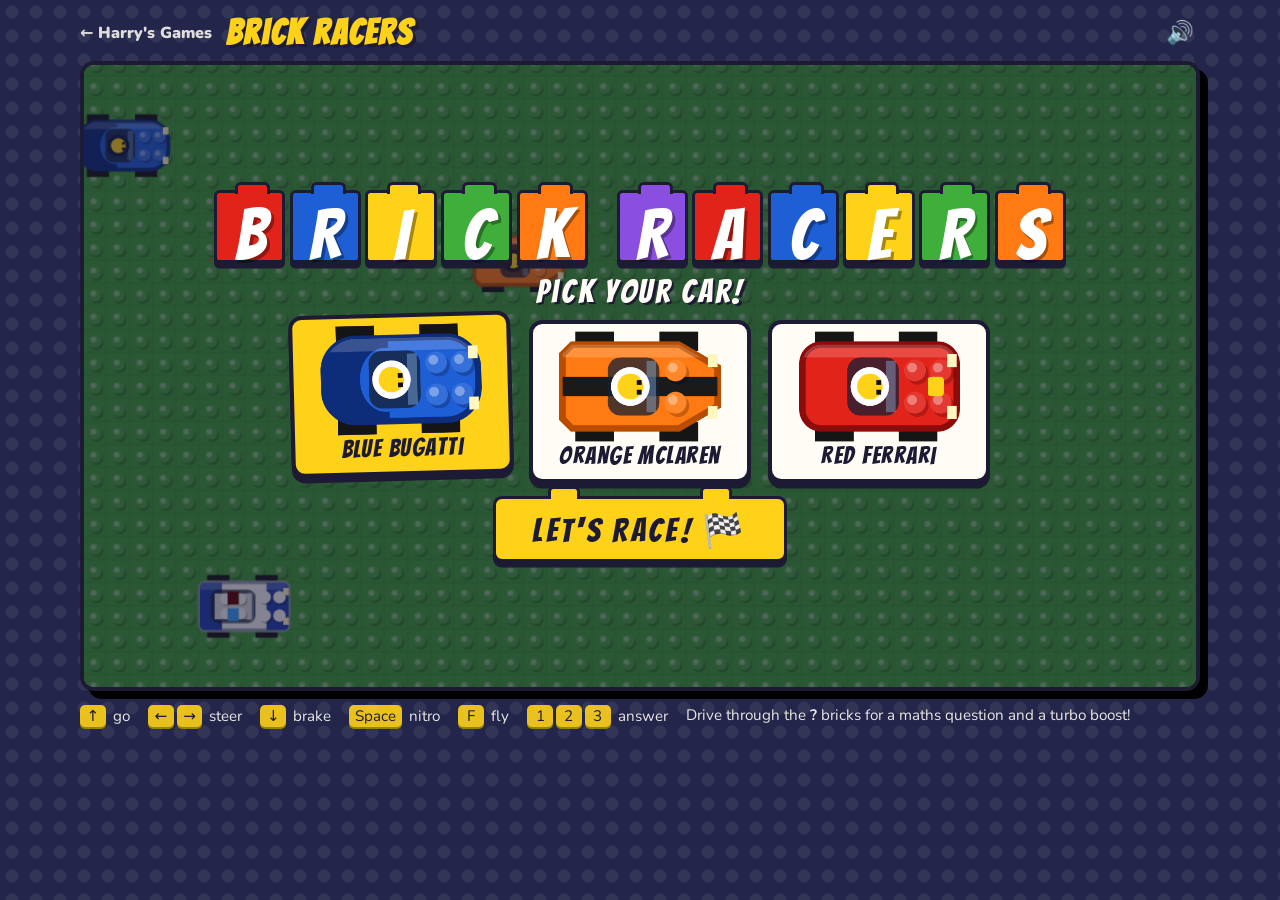
==== brick_racers/index.html @ 6e4dca42 "Brick Racers v1: brick-world car racing with times tables, pit stop maths and car upgrades Co-Author" ====
<!doctype html>
<html lang="en">
<head>
<meta charset="utf-8">
<meta name="viewport" content="width=device-width,initial-scale=1,viewport-fit=cover">
<title>Brick Racers</title>
<link rel="preconnect" href="https://fonts.googleapis.com">
<link rel="stylesheet" href="https://fonts.googleapis.com/css2?family=Bangers&family=Nunito:wght@700;900&display=swap">
<link rel="stylesheet" href="style.css?v=1">
<meta name="description" content="Race brick-built cars, win bricks in the times-table pit stop, and bolt on upgrades until your car can fly! A game by Harry.">
<meta name="theme-color" content="#1d1a33">
</head>
<body>
<div id="app">
  <header>
    <a href="../index.html" class="back">← Harry's Games</a>
    <h1>Brick Racers</h1>
    <button id="mute" title="Sound on/off (M)">🔊</button>
  </header>

  <div id="stage">
    <canvas id="cv"></canvas>

    <!-- maths question during the race (slow motion while it's up) -->
    <div id="qPanel" hidden>
      <div class="qq"></div>
      <div class="qopts"><button data-i="0"></button><button data-i="1"></button><button data-i="2"></button></div>
      <div class="qbar"><i></i></div>
    </div>

    <div id="titleUI" class="ui">
      <div class="titleBox">
        <div class="logo" aria-label="Brick Racers"></div>
        <p class="pickMsg">Pick your car!</p>
        <div id="carPick"></div>
        <button id="goBtn" class="big">LET'S RACE! 🏁</button>
      </div>
    </div>

    <div id="resultUI" class="ui" hidden>
      <div class="card">
        <h2 id="resTitle"></h2>
        <ol id="resList"></ol>
        <div id="resBricks"></div>
        <button id="pitBtn" class="big">PIT STOP MATHS! 🔧</button>
      </div>
    </div>

    <div id="pitUI" class="ui" hidden>
      <div class="card pit">
        <div class="pitTop"><span>🔧 PIT STOP</span><span id="pitNum"></span><span id="pitStreak"></span></div>
        <div id="pitBody">
          <div class="pq"></div>
          <div class="popts"><button data-i="0"></button><button data-i="1"></button><button data-i="2"></button></div>
          <div class="pbar"><i></i></div>
          <div class="pfb"></div>
        </div>
        <div id="pitDone" hidden>
          <div class="pdTitle"></div>
          <button id="garBtn" class="big">TO THE GARAGE! 🛠️</button>
        </div>
      </div>
    </div>

    <div id="garageUI" class="ui" hidden>
      <div class="gTop">
        <div class="gBricks">🧱 <b id="gBricks">0</b></div>
        <div id="gCars"></div>
        <div class="gNext"><small>Next race</small><b id="gTrack"></b></div>
        <button id="raceBtn" class="big">RACE! 🏁</button>
      </div>
      <div class="gMain">
        <div class="gLeft">
          <canvas id="gCar" width="520" height="220"></canvas>
          <div id="shop"></div>
        </div>
        <div class="gRight">
          <h3>Times Table Grid</h3>
          <div id="grid"></div>
          <p class="gKey"><span class="k b1"></span>getting it <span class="k gold">⭐</span>learned! Fill a row = <b>+100 🧱</b></p>
        </div>
      </div>
    </div>

    <div id="toasts"></div>

    <div id="mbar">
      <a href="../index.html">← Games</a>
      <button id="fsBtn">Full screen</button>
    </div>

    <div id="touch" aria-hidden="true">
      <div id="joyZone"><div id="joyBase"><div id="joyKnob"></div></div></div>
      <div class="btns">
        <button data-k="fly" class="fly">✈️<small>FLY</small></button>
        <button data-k="nitro" class="nitro">💨<small>NITRO</small></button>
      </div>
    </div>
  </div>

  <div id="rotate">
    <div class="phone">📱</div>
    <p>Turn your phone sideways to play!</p>
    <button id="rotateFs" class="big">Full screen</button>
    <button id="anyway" class="anyway">Play this way anyway</button>
  </div>

  <div id="help">
    <span><kbd>↑</kbd> go</span>
    <span><kbd>←</kbd><kbd>→</kbd> steer</span>
    <span><kbd>↓</kbd> brake</span>
    <span><kbd>Space</kbd> nitro</span>
    <span><kbd>F</kbd> fly</span>
    <span><kbd>1</kbd><kbd>2</kbd><kbd>3</kbd> answer</span>
    <span>Drive through the <b>?</b> bricks for a maths question and a turbo boost!</span>
  </div>
</div>
<script src="game.js?v=1"></script>
</body>
</html>
---- brick_racers/style.css ----
:root {
  --ink: #1d1a33; --yellow: #ffd21a; --red: #e2231a; --blue: #1f5fd6; --green: #3fae3a; --orange: #ff7a12;
  --paper: #fffdf5; --night: #23264a;
}
* { box-sizing: border-box; }
body {
  margin: 0; padding: 14px; min-height: 100vh; color: var(--paper); font-family: Nunito, system-ui, sans-serif;
  background: var(--night) radial-gradient(circle at 12px 12px, rgba(255,255,255,.07) 6px, transparent 7px) 0 0 / 24px 24px;
}
#app { max-width: 1120px; margin: 0 auto; }
header { display: flex; align-items: center; gap: 14px; margin-bottom: 10px; }
header h1 { font-family: Bangers, Impact, sans-serif; letter-spacing: 2px; font-size: 2.2rem; margin: 0; flex: 1; color: var(--yellow); text-shadow: 3px 3px 0 var(--ink); }
.back { color: var(--paper); text-decoration: none; font-weight: 900; opacity: .85; }
#mute { font-size: 1.4rem; background: none; border: 0; cursor: pointer; }
button { font-family: inherit; cursor: pointer; }

#stage {
  position: relative; width: 100%; aspect-ratio: 16 / 9; container-type: inline-size; overflow: hidden;
  border-radius: 14px; border: 4px solid var(--ink); box-shadow: 8px 8px 0 #000; background: #3e9a36;
  touch-action: none; user-select: none; -webkit-user-select: none; -webkit-touch-callout: none;
}
#cv { position: absolute; inset: 0; width: 100%; height: 100%; display: block; }
.ui { position: absolute; inset: 0; display: flex; align-items: center; justify-content: center; }
.ui[hidden], [hidden] { display: none !important; }

/* chunky brick buttons with two studs on top */
button.big {
  position: relative; font-family: Bangers, Impact, sans-serif; letter-spacing: .1em; font-size: 3cqw; line-height: 1;
  padding: .45em 1.1em .35em; color: var(--ink); background: var(--yellow); border: .35cqw solid var(--ink);
  border-radius: .8cqw; box-shadow: 0 .5cqw 0 var(--ink); margin-top: 1.2cqw;
}
button.big::before, button.big::after {
  content: ''; position: absolute; top: -1.15cqw; width: 2.4cqw; height: .9cqw; background: inherit;
  border: .35cqw solid var(--ink); border-bottom: 0; border-radius: .5cqw .5cqw 0 0;
}
button.big::before { left: 18%; } button.big::after { right: 18%; }
button.big:hover { filter: brightness(1.08); }
button.big:active { transform: translateY(.3cqw); box-shadow: 0 .2cqw 0 var(--ink); }
button.big:disabled { filter: grayscale(.8) brightness(.8); cursor: default; }

.card {
  background: var(--paper); color: var(--ink); border: .45cqw solid var(--ink); border-radius: 1.6cqw;
  box-shadow: .8cqw .8cqw 0 rgba(0,0,0,.5); padding: 2cqw 3cqw; text-align: center; max-height: 94%; overflow: auto;
}
.card h2 { font-family: Bangers, Impact, sans-serif; letter-spacing: .08em; font-size: 5cqw; margin: 0 0 1cqw; line-height: 1; }

/* ---------- title ---------- */
#titleUI { background: rgba(20,22,50,.35); }
.titleBox { text-align: center; }
.logo { display: flex; gap: .6cqw; justify-content: center; flex-wrap: wrap; margin-bottom: 1cqw; }
.logo .w { display: flex; gap: .4cqw; margin: 0 1cqw; }
.logo .l {
  position: relative; font-family: Bangers, Impact, sans-serif; font-size: 6.4cqw; width: 6.4cqw; height: 6.6cqw;
  display: grid; place-items: center; color: #fff; text-shadow: .25cqw .25cqw 0 rgba(0,0,0,.35);
  border: .3cqw solid var(--ink); border-radius: .5cqw; box-shadow: 0 .5cqw 0 var(--ink); padding-top: .4cqw;
}
.logo .l::before {
  content: ''; position: absolute; top: -1cqw; left: 50%; width: 2.6cqw; height: .8cqw; margin-left: -1.3cqw;
  background: inherit; border: .3cqw solid var(--ink); border-bottom: 0; border-radius: .5cqw .5cqw 0 0;
}
.pickMsg { font-family: Bangers, Impact, sans-serif; font-size: 3cqw; letter-spacing: .08em; margin: 1cqw 0; text-shadow: .2cqw .2cqw 0 var(--ink); }
#carPick { display: flex; gap: 1.5cqw; justify-content: center; }
.carBtn {
  background: var(--paper); color: var(--ink); border: .4cqw solid var(--ink); border-radius: 1.2cqw; padding: .6cqw .6cqw 1cqw;
  box-shadow: 0 .5cqw 0 var(--ink); font-family: Bangers, Impact, sans-serif; font-size: 2.2cqw; letter-spacing: .06em;
  width: 20cqw; transition: transform .15s;
}
.carBtn canvas { width: 100%; display: block; }
.carBtn.on { background: var(--yellow); transform: translateY(-.6cqw) rotate(-1.5deg); }

/* ---------- results ---------- */
#resultUI, #pitUI { background: rgba(20,22,50,.45); }
#resList { text-align: left; margin: 0 auto 1cqw; padding-left: 4cqw; font-size: 1.9cqw; font-weight: 900; columns: 2; column-gap: 4cqw; }
#resList li { margin: .2cqw 0; }
#resList li.me { color: #c8102e; }
#resList i { display: inline-block; width: 1.6cqw; height: 1.1cqw; border-radius: .3cqw; border: .2cqw solid var(--ink); vertical-align: middle; margin-right: .5cqw; }
#resBricks { font-size: 2cqw; font-weight: 900; line-height: 1.5; }
#resBricks b { font-size: 2.6cqw; color: #c8102e; }

/* ---------- pit stop ---------- */
.card.pit { width: 62cqw; }
.pitTop { display: flex; justify-content: space-between; font-family: Bangers, Impact, sans-serif; font-size: 2.4cqw; letter-spacing: .08em; }
.pq { font-family: Bangers, Impact, sans-serif; font-size: 9cqw; line-height: 1.1; margin: 1cqw 0; letter-spacing: .05em; }
.popts, .qopts { display: flex; gap: 2cqw; justify-content: center; }
.popts button, .qopts button {
  font-family: Bangers, Impact, sans-serif; font-size: 5cqw; min-width: 14cqw; padding: .3cqw 1cqw 0; line-height: 1.1;
  border: .4cqw solid var(--ink); border-radius: 1cqw; box-shadow: 0 .5cqw 0 var(--ink); color: #fff;
  text-shadow: .2cqw .2cqw 0 rgba(0,0,0,.4); touch-action: manipulation;
}
.popts button:nth-child(1), .qopts button:nth-child(1) { background: var(--red); }
.popts button:nth-child(2), .qopts button:nth-child(2) { background: var(--blue); }
.popts button:nth-child(3), .qopts button:nth-child(3) { background: var(--green); }
.popts button.right, .qopts button.right { background: var(--yellow); color: var(--ink); text-shadow: none; transform: scale(1.08); }
.popts button.wrong, .qopts button.wrong { opacity: .35; }
.pbar, .qbar { height: 1.2cqw; background: #ddd; border: .25cqw solid var(--ink); border-radius: 1cqw; margin: 2cqw auto 0; overflow: hidden; width: 80%; }
.pbar i, .qbar i { display: block; height: 100%; width: 100%; background: var(--green); transform-origin: left; }
.pfb { font-family: Bangers, Impact, sans-serif; font-size: 3cqw; letter-spacing: .05em; height: 3.6cqw; margin-top: 1cqw; }
.pfb.good { color: #1c8a19; } .pfb.bad { color: #c8102e; }
.pdTitle { font-family: Bangers, Impact, sans-serif; font-size: 4cqw; letter-spacing: .05em; line-height: 1.3; margin: 2cqw 0; }

/* in-race question: top middle, see-through so you can still drive */
#qPanel {
  position: absolute; left: 50%; top: 2cqw; transform: translateX(-50%); text-align: center; padding: .8cqw 2cqw 1.2cqw;
  background: rgba(255,253,245,.9); color: var(--ink); border: .4cqw solid var(--ink); border-radius: 1.4cqw; pointer-events: auto;
}
#qPanel .qq { font-family: Bangers, Impact, sans-serif; font-size: 4.4cqw; letter-spacing: .05em; line-height: 1.1; }
#qPanel .qopts button { font-size: 3.6cqw; min-width: 10cqw; }
#qPanel .qbar { margin-top: 1cqw; height: .9cqw; }

/* ---------- garage ---------- */
#garageUI { flex-direction: column; justify-content: flex-start; background: rgba(20,22,50,.55); padding: 1.2cqw 1.6cqw; gap: 1cqw; }
.gTop { display: flex; align-items: center; gap: 1.6cqw; width: 100%; }
.gBricks { font-family: Bangers, Impact, sans-serif; font-size: 3.4cqw; letter-spacing: .05em; background: var(--paper); color: var(--ink); padding: .2cqw 1.4cqw 0; border: .35cqw solid var(--ink); border-radius: 1cqw; }
#gCars { display: flex; gap: .6cqw; }
#gCars button { width: 8.5cqw; padding: .2cqw; background: rgba(255,255,255,.15); border: .3cqw solid transparent; border-radius: .8cqw; }
#gCars button.on { background: var(--yellow); border-color: var(--ink); }
#gCars canvas { width: 100%; display: block; }
.gNext { flex: 1; text-align: right; line-height: 1.05; }
.gNext small { display: block; font-size: 1.4cqw; opacity: .8; }
.gNext b { font-family: Bangers, Impact, sans-serif; font-size: 2.6cqw; letter-spacing: .06em; color: var(--yellow); }
#raceBtn { margin-top: 0; font-size: 3.2cqw; }
.gMain { display: flex; gap: 1.6cqw; width: 100%; flex: 1; min-height: 0; }
.gLeft { flex: 1.3; display: flex; flex-direction: column; min-height: 0; }
#gCar { height: 11cqw; width: 26cqw; flex: none; align-self: center; margin-bottom: .6cqw; }
#shop { flex: 1; overflow-y: auto; display: grid; grid-template-columns: 1fr 1fr; gap: .8cqw; align-content: start; padding: .3cqw .6cqw .6cqw .2cqw; }
.item {
  display: flex; align-items: center; gap: .8cqw; background: var(--paper); color: var(--ink); text-align: left;
  border: .3cqw solid var(--ink); border-radius: 1cqw; padding: .5cqw .8cqw; box-shadow: 0 .35cqw 0 var(--ink); font-size: 1.2cqw; line-height: 1.15;
}
.item .ic { font-size: 3cqw; }
.item .tx { flex: 1; }
.item b { font-size: 1.55cqw; display: block; white-space: nowrap; }
.item .dots { color: #c8102e; letter-spacing: .1em; }
.item .cost { font-family: Bangers, Impact, sans-serif; font-size: 2cqw; letter-spacing: .04em; white-space: nowrap; background: var(--yellow); border: .25cqw solid var(--ink); border-radius: .7cqw; padding: .2cqw .6cqw 0; }
.item.cant { opacity: .6; } .item.cant .cost { background: #ccc; }
.item.maxed .cost { background: var(--green); color: #fff; }
.item:not(.cant):not(.maxed):hover { background: #fff3b8; }
.gRight { flex: 1; display: flex; flex-direction: column; align-items: center; min-height: 0; }
.gRight h3 { font-family: Bangers, Impact, sans-serif; letter-spacing: .08em; font-size: 2.3cqw; margin: 0 0 .5cqw; color: var(--yellow); text-shadow: .2cqw .2cqw 0 var(--ink); }
#grid { display: grid; grid-template-columns: repeat(13, 2.5cqw); grid-auto-rows: 2.5cqw; gap: .2cqw; }
#grid div {
  display: grid; place-items: center; font-weight: 900; font-size: 1.15cqw; border-radius: .35cqw; background: #fff; color: var(--ink);
}
#grid .hd { background: var(--ink); color: #fff; font-family: Bangers, Impact, sans-serif; font-size: 1.6cqw; }
#grid .hd.cur { background: var(--orange); }
#grid .hd.done { background: #f2b600; color: var(--ink); }
#grid .one { background: rgba(255,255,255,.25); color: rgba(255,255,255,.7); }
#grid .locked { background: rgba(255,255,255,.12); color: transparent; }
#grid .new { background: #fff; color: transparent; }
#grid .b0 { background: #ffb3b3; }
#grid .b1 { background: #bfe3ff; }
#grid .b2 { background: #7cc6ff; }
#grid .gold { background: #ffd21a; box-shadow: inset 0 0 0 .2cqw #e0a000; }
.gKey { font-size: 1.3cqw; margin: .6cqw 0 0; display: flex; align-items: center; gap: .5cqw; }
.gKey .k { display: inline-grid; place-items: center; width: 2cqw; height: 2cqw; border-radius: .3cqw; font-size: 1.1cqw; }
.gKey .k.b1 { background: #7cc6ff; } .gKey .k.gold { background: #ffd21a; margin-left: 1cqw; }

/* ---------- toasts ---------- */
#toasts { position: absolute; left: 0; right: 0; bottom: 4cqw; display: flex; flex-direction: column; align-items: center; gap: .6cqw; pointer-events: none; z-index: 5; }
.toast {
  font-family: Bangers, Impact, sans-serif; letter-spacing: .06em; font-size: 2.6cqw; color: var(--ink); background: var(--yellow);
  border: .3cqw solid var(--ink); border-radius: 1cqw; padding: .3cqw 1.6cqw 0; box-shadow: 0 .4cqw 0 var(--ink);
  animation: pop 2.6s ease forwards;
}
.toast.big { font-size: 3.6cqw; background: #fff; }
@keyframes pop { 0% { transform: scale(.3); opacity: 0; } 8% { transform: scale(1.1); opacity: 1; } 14% { transform: scale(1); } 85% { opacity: 1; } 100% { opacity: 0; transform: translateY(-2cqw); } }

#help { display: flex; flex-wrap: wrap; gap: 8px 18px; margin-top: 14px; font-size: .95rem; opacity: .9; }
kbd { display: inline-block; min-width: 1.7em; padding: 1px 6px; margin-right: 3px; text-align: center; font: inherit; background: var(--yellow); color: var(--ink); border-radius: 5px; box-shadow: 0 2px 0 #a88a00; }

/* ---------- mobile mode (body.touch) ---------- */
#touch, #mbar, #rotate { display: none; }
body.touch.racing #touch { display: block; }
#touch { position: absolute; inset: 0; pointer-events: none; touch-action: none; }
#joyZone { position: absolute; left: 0; top: 15%; bottom: 0; width: 50%; pointer-events: auto; touch-action: none; }
#joyBase {
  position: absolute; left: 13cqw; top: calc(100% - 13cqw); width: 18cqw; height: 18cqw; margin: -9cqw 0 0 -9cqw;
  border-radius: 50%; background: rgba(255,255,255,.06); border: 2px solid rgba(255,255,255,.2);
}
#joyKnob {
  position: absolute; left: 50%; top: 50%; width: 8cqw; height: 8cqw; margin: -4cqw 0 0 -4cqw; border-radius: 50%;
  background: rgba(255,255,255,.15); border: 2px solid rgba(255,255,255,.3);
}
#joyBase.active { background: rgba(255,255,255,.1); }
#joyBase.active #joyKnob { background: rgba(255,255,255,.3); }
#touch .btns { position: absolute; right: 3cqw; bottom: 3cqw; display: flex; gap: 2.5cqw; align-items: flex-end; }
#touch .btns button {
  pointer-events: auto; touch-action: none; border-radius: 50%; display: grid; place-items: center; align-content: center;
  color: #fff; background: rgba(0,0,0,.2); border: 2px solid rgba(255,255,255,.35); font-size: 4.5cqw; line-height: 1; padding: 0;
}
#touch .btns small { font-family: Bangers, Impact, sans-serif; font-size: 1.6cqw; letter-spacing: 1px; margin-top: .4cqw; }
#touch .btns .fly { width: 12cqw; height: 12cqw; margin-bottom: 7cqw; }
#touch .btns .nitro { width: 15cqw; height: 15cqw; }
#touch .btns button.on { background: rgba(255,255,255,.35); transform: scale(.94); }
#touch .btns button.off { display: none; }

body.touch { padding: 0; margin: 0; height: 100dvh; overflow: hidden; overscroll-behavior: none; background: #000; }
body.touch header, body.touch #help { display: none; }
body.touch #app { max-width: none; height: 100dvh; display: flex; align-items: center; justify-content: center; }
body.touch #stage { width: min(100vw, calc(100dvh * 16 / 9)); border: 0; border-radius: 0; box-shadow: none; }
body.touch:not(.racing) #mbar { display: flex; position: absolute; inset: 1.5cqw 1.5cqw auto auto; gap: 1cqw; z-index: 6; }
body.touch #garageUI { padding-top: 1.2cqw; }
body.touch:not(.racing) #titleUI ~ #mbar { pointer-events: auto; }
#mbar > * {
  font: inherit; font-size: max(.75rem, 1.6cqw); color: #fff; text-decoration: none; font-weight: 900;
  background: rgba(0,0,0,.45); border: 2px solid rgba(255,255,255,.3); border-radius: 999px; padding: .3em .9em;
}
body.garage #mbar { display: none !important; }
body.fs #fsBtn, body.nofs #fsBtn, body.fs #rotateFs, body.nofs #rotateFs { display: none; }

@media (orientation: portrait) {
  body.touch:not(.portraitOk) #rotate {
    display: flex; position: fixed; inset: 0; z-index: 10; flex-direction: column; align-items: center; justify-content: center;
    gap: 18px; background: var(--night); text-align: center; padding: 24px;
  }
  #rotate .phone { font-size: 4rem; animation: turn 2s ease-in-out infinite; }
  #rotate p { font-family: Bangers, Impact, sans-serif; font-size: 2rem; letter-spacing: 1px; color: var(--yellow); margin: 0; }
  #rotate button.big { font-size: 1.5rem; }
  #rotate .anyway { background: none; border: 0; color: #fff; opacity: .7; text-decoration: underline; font: inherit; font-size: 1rem; }
}
@keyframes turn { 0%, 30% { transform: rotate(0); } 60%, 100% { transform: rotate(-90deg); } }
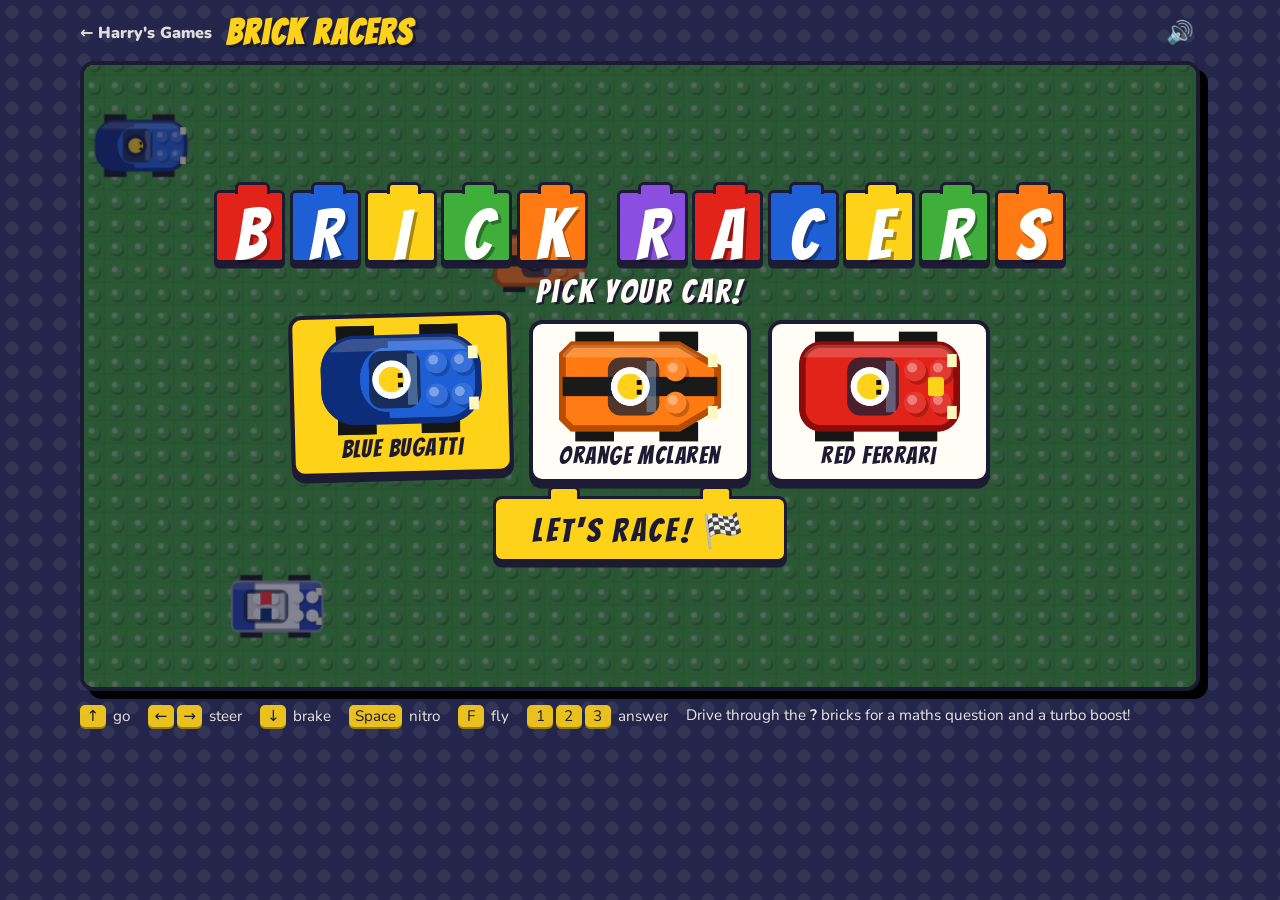
==== commit 76f7fa39: "Brick Racers v2: answer buttons always register on phones, rivals get catch-up boosts The joystick z" ====
--- a/brick_racers/index.html
+++ b/brick_racers/index.html
@@ -6,7 +6,7 @@
 <title>Brick Racers</title>
 <link rel="preconnect" href="https://fonts.googleapis.com">
 <link rel="stylesheet" href="https://fonts.googleapis.com/css2?family=Bangers&family=Nunito:wght@700;900&display=swap">
-<link rel="stylesheet" href="style.css?v=1">
+<link rel="stylesheet" href="style.css?v=2">
 <meta name="description" content="Race brick-built cars, win bricks in the times-table pit stop, and bolt on upgrades until your car can fly! A game by Harry.">
 <meta name="theme-color" content="#1d1a33">
 </head>
@@ -115,6 +115,6 @@
     <span>Drive through the <b>?</b> bricks for a maths question and a turbo boost!</span>
   </div>
 </div>
-<script src="game.js?v=1"></script>
+<script src="game.js?v=2"></script>
 </body>
 </html>
--- a/brick_racers/style.css
+++ b/brick_racers/style.css
@@ -101,7 +101,7 @@
 /* in-race question: top middle, see-through so you can still drive */
 #qPanel {
   position: absolute; left: 50%; top: 2cqw; transform: translateX(-50%); text-align: center; padding: .8cqw 2cqw 1.2cqw;
-  background: rgba(255,253,245,.9); color: var(--ink); border: .4cqw solid var(--ink); border-radius: 1.4cqw; pointer-events: auto;
+  background: rgba(255,253,245,.9); color: var(--ink); border: .4cqw solid var(--ink); border-radius: 1.4cqw; pointer-events: auto; z-index: 7;
 }
 #qPanel .qq { font-family: Bangers, Impact, sans-serif; font-size: 4.4cqw; letter-spacing: .05em; line-height: 1.1; }
 #qPanel .qopts button { font-size: 3.6cqw; min-width: 10cqw; }
@@ -219,3 +219,5 @@
   #rotate .anyway { background: none; border: 0; color: #fff; opacity: .7; text-decoration: underline; font: inherit; font-size: 1rem; }
 }
 @keyframes turn { 0%, 30% { transform: rotate(0); } 60%, 100% { transform: rotate(-90deg); } }
+/* bigger answer buttons for thumbs (the question sits above the joystick area so taps always land on it) */
+body.touch #qPanel .qopts button { font-size: 4.6cqw; min-width: 13cqw; padding: .8cqw 1cqw .5cqw; }
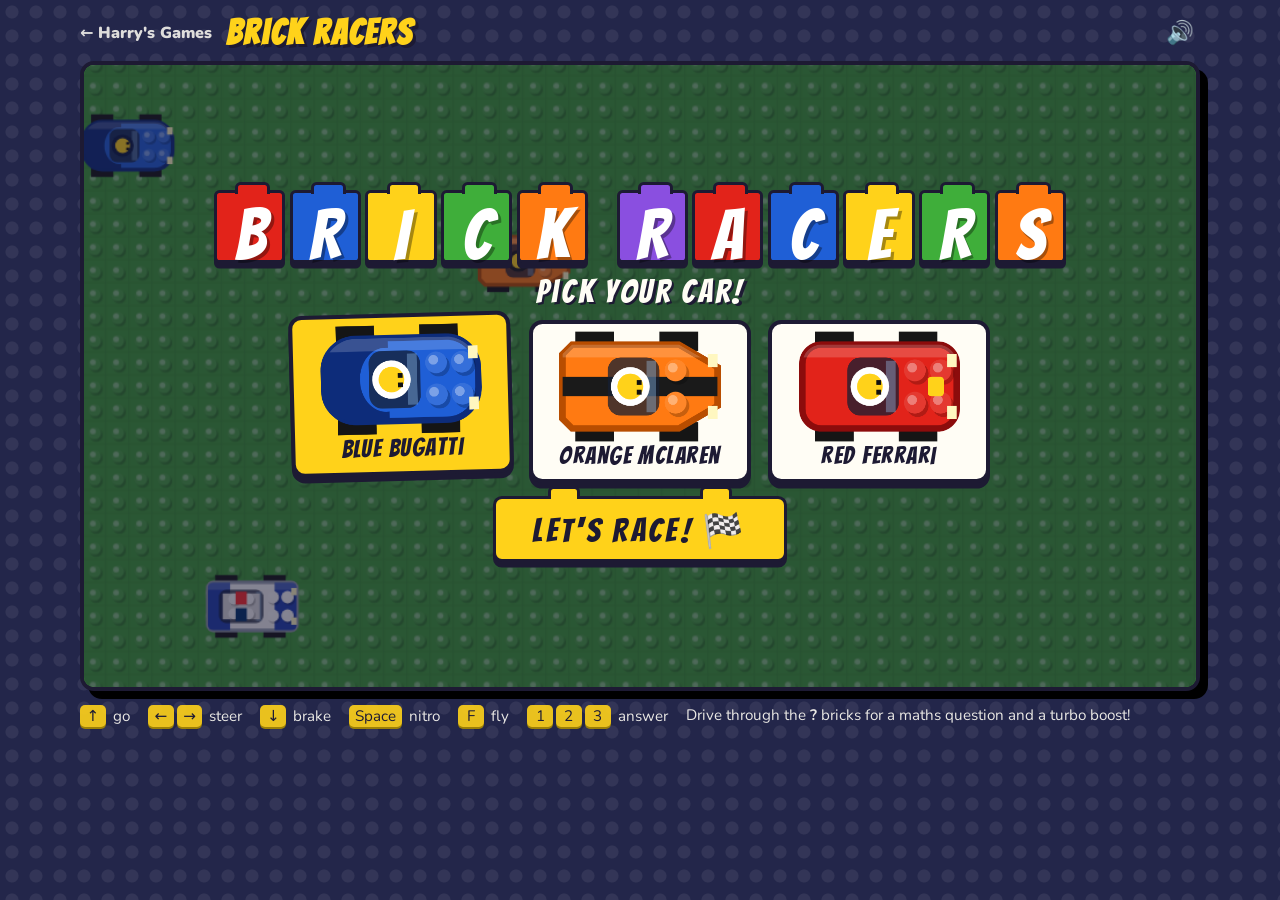
==== commit d11efbb0: "Brick Racers v3: Start again button wipes races, bricks, car parts and times tables Co-Authored-By: " ====
--- a/brick_racers/index.html
+++ b/brick_racers/index.html
@@ -6,7 +6,7 @@
 <title>Brick Racers</title>
 <link rel="preconnect" href="https://fonts.googleapis.com">
 <link rel="stylesheet" href="https://fonts.googleapis.com/css2?family=Bangers&family=Nunito:wght@700;900&display=swap">
-<link rel="stylesheet" href="style.css?v=2">
+<link rel="stylesheet" href="style.css?v=3">
 <meta name="description" content="Race brick-built cars, win bricks in the times-table pit stop, and bolt on upgrades until your car can fly! A game by Harry.">
 <meta name="theme-color" content="#1d1a33">
 </head>
@@ -34,6 +34,7 @@
         <p class="pickMsg">Pick your car!</p>
         <div id="carPick"></div>
         <button id="goBtn" class="big">LET'S RACE! 🏁</button>
+        <div><button id="resetBtn" hidden>🗑️ Start again from zero</button></div>
       </div>
     </div>
 
@@ -115,6 +116,6 @@
     <span>Drive through the <b>?</b> bricks for a maths question and a turbo boost!</span>
   </div>
 </div>
-<script src="game.js?v=2"></script>
+<script src="game.js?v=3"></script>
 </body>
 </html>
--- a/brick_racers/style.css
+++ b/brick_racers/style.css
@@ -59,6 +59,9 @@
   background: inherit; border: .3cqw solid var(--ink); border-bottom: 0; border-radius: .5cqw .5cqw 0 0;
 }
 .pickMsg { font-family: Bangers, Impact, sans-serif; font-size: 3cqw; letter-spacing: .08em; margin: 1cqw 0; text-shadow: .2cqw .2cqw 0 var(--ink); }
+#resetBtn { margin-top: 1.6cqw; font: inherit; font-size: 1.7cqw; font-weight: 800; padding: .4cqw 1.6cqw; background: rgba(255,255,255,.85);
+  color: var(--ink); border: .3cqw solid var(--ink); border-radius: 99px; cursor: pointer; }
+#resetBtn.sure { background: #ff5a36; color: #fff; }
 #carPick { display: flex; gap: 1.5cqw; justify-content: center; }
 .carBtn {
   background: var(--paper); color: var(--ink); border: .4cqw solid var(--ink); border-radius: 1.2cqw; padding: .6cqw .6cqw 1cqw;
